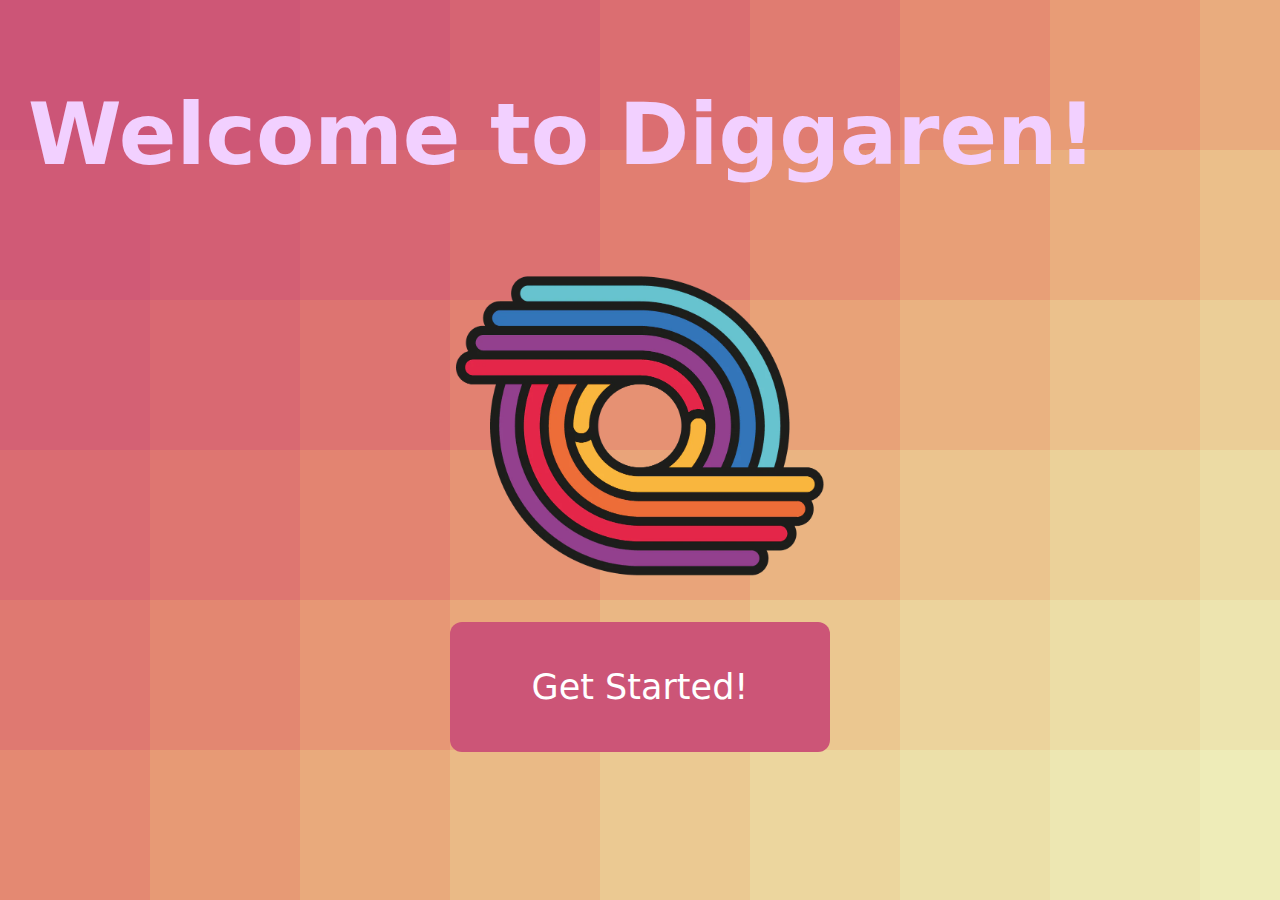
==== src/main/resources/static/index.html @ c42996d7 "flyttat nya frontendfiler" ====
<!DOCTYPE html>
<html lang="sv">
  <head>
    <meta charset="utf-8">
    <link href="static/style.css" rel="stylesheet">
    <title>Diggaren</title>
  </head>
  <body>
    <main>
        <div class="container">
            <header>
                <h1>Welcome to Diggaren!</h1>
            </header>
        </div>

        <div class="image1">
            <img src="views/be-with-records.v2.webp" alt="record">

        </div>

        <div id="button">
            <a href="home.html" class="button">Get Started!</a>
        </div>
    </main>
  </body>
</html>
---- src/main/resources/static/static/style.css ----
/*Startsida*/

body {
    background-color: #cc5577;
    background-image: url("data:image/svg+xml,%3Csvg xmlns='http://www.w3.org/2000/svg' width='100%25' height='100%25' viewBox='0 0 100 60'%3E%3Cg %3E%3Crect fill='%23cc5577' width='11' height='11'/%3E%3Crect fill='%23ce5776' x='10' width='11' height='11'/%3E%3Crect fill='%23d05a76' y='10' width='11' height='11'/%3E%3Crect fill='%23d15c75' x='20' width='11' height='11'/%3E%3Crect fill='%23d35f74' x='10' y='10' width='11' height='11'/%3E%3Crect fill='%23d46174' y='20' width='11' height='11'/%3E%3Crect fill='%23d66473' x='30' width='11' height='11'/%3E%3Crect fill='%23d76673' x='20' y='10' width='11' height='11'/%3E%3Crect fill='%23d96972' x='10' y='20' width='11' height='11'/%3E%3Crect fill='%23da6c72' y='30' width='11' height='11'/%3E%3Crect fill='%23db6e71' x='40' width='11' height='11'/%3E%3Crect fill='%23dc7171' x='30' y='10' width='11' height='11'/%3E%3Crect fill='%23dd7471' x='20' y='20' width='11' height='11'/%3E%3Crect fill='%23de7671' x='10' y='30' width='11' height='11'/%3E%3Crect fill='%23df7971' y='40' width='11' height='11'/%3E%3Crect fill='%23e07c71' x='50' width='11' height='11'/%3E%3Crect fill='%23e17e71' x='40' y='10' width='11' height='11'/%3E%3Crect fill='%23e28171' x='30' y='20' width='11' height='11'/%3E%3Crect fill='%23e38471' x='20' y='30' width='11' height='11'/%3E%3Crect fill='%23e38771' x='10' y='40' width='11' height='11'/%3E%3Crect fill='%23e48972' y='50' width='11' height='11'/%3E%3Crect fill='%23e58c72' x='60' width='11' height='11'/%3E%3Crect fill='%23e58f73' x='50' y='10' width='11' height='11'/%3E%3Crect fill='%23e69173' x='40' y='20' width='11' height='11'/%3E%3Crect fill='%23e69474' x='30' y='30' width='11' height='11'/%3E%3Crect fill='%23e79775' x='20' y='40' width='11' height='11'/%3E%3Crect fill='%23e79a75' x='10' y='50' width='11' height='11'/%3E%3Crect fill='%23e89c76' x='70' width='11' height='11'/%3E%3Crect fill='%23e89f77' x='60' y='10' width='11' height='11'/%3E%3Crect fill='%23e8a278' x='50' y='20' width='11' height='11'/%3E%3Crect fill='%23e9a47a' x='40' y='30' width='11' height='11'/%3E%3Crect fill='%23e9a77b' x='30' y='40' width='11' height='11'/%3E%3Crect fill='%23e9aa7c' x='20' y='50' width='11' height='11'/%3E%3Crect fill='%23e9ac7e' x='80' width='11' height='11'/%3E%3Crect fill='%23eaaf7f' x='70' y='10' width='11' height='11'/%3E%3Crect fill='%23eab281' x='60' y='20' width='11' height='11'/%3E%3Crect fill='%23eab482' x='50' y='30' width='11' height='11'/%3E%3Crect fill='%23eab784' x='40' y='40' width='11' height='11'/%3E%3Crect fill='%23eaba86' x='30' y='50' width='11' height='11'/%3E%3Crect fill='%23ebbc88' x='90' width='11' height='11'/%3E%3Crect fill='%23ebbf8a' x='80' y='10' width='11' height='11'/%3E%3Crect fill='%23ebc18c' x='70' y='20' width='11' height='11'/%3E%3Crect fill='%23ebc48e' x='60' y='30' width='11' height='11'/%3E%3Crect fill='%23ebc790' x='50' y='40' width='11' height='11'/%3E%3Crect fill='%23ebc992' x='40' y='50' width='11' height='11'/%3E%3Crect fill='%23ebcc94' x='90' y='10' width='11' height='11'/%3E%3Crect fill='%23ebce97' x='80' y='20' width='11' height='11'/%3E%3Crect fill='%23ebd199' x='70' y='30' width='11' height='11'/%3E%3Crect fill='%23ecd39c' x='60' y='40' width='11' height='11'/%3E%3Crect fill='%23ecd69e' x='50' y='50' width='11' height='11'/%3E%3Crect fill='%23ecd8a1' x='90' y='20' width='11' height='11'/%3E%3Crect fill='%23ecdba4' x='80' y='30' width='11' height='11'/%3E%3Crect fill='%23ecdda6' x='70' y='40' width='11' height='11'/%3E%3Crect fill='%23ece0a9' x='60' y='50' width='11' height='11'/%3E%3Crect fill='%23ede2ac' x='90' y='30' width='11' height='11'/%3E%3Crect fill='%23ede4af' x='80' y='40' width='11' height='11'/%3E%3Crect fill='%23ede7b2' x='70' y='50' width='11' height='11'/%3E%3Crect fill='%23ede9b5' x='90' y='40' width='11' height='11'/%3E%3Crect fill='%23eeecb8' x='80' y='50' width='11' height='11'/%3E%3Crect fill='%23EEB' x='90' y='50' width='11' height='11'/%3E%3C/g%3E%3C/svg%3E");
    background-attachment: fixed;
    background-size: cover;
}

.container{
    height: 200px;
    display: flex;
    align-items: center;
    justify-content: center;
    width: auto;
}

header > h1 {
    font-family:system-ui, -apple-system, BlinkMacSystemFont, 'Segoe UI', Roboto, Oxygen, Ubuntu, Cantarell, 'Open Sans', 'Helvetica Neue', sans-serif;
    font-size: 85px;
    color: rgb(242, 208, 255);
}

.image1 img{
    display: flex;
    margin-left: auto;
    margin-right: auto;
    align-items: center;
    justify-content: center;
    padding-bottom: 40px;
    margin-top: none;
    border: none;
    width: 30%;
    height: 30%;
}


.button {
    background-color: #cc5577;
    border-radius: 12px;
    color: white;
    padding: 15px 32px;
    text-align: center;
    text-decoration: none;
    display: flex;
    font-size: 35px;
    font-family:system-ui, -apple-system, BlinkMacSystemFont, 'Segoe UI', Roboto, Oxygen, Ubuntu, Cantarell, 'Open Sans', 'Helvetica Neue', sans-serif;
    transition-duration: 0.5s;
    align-items: center;
    justify-content: center;
    width: 25%;
    height: 100px;
    margin: auto;
    margin-bottom: 50px;
}

.button:hover {
    background-color: #ce758e; 
    color: white;
}


/*Hem-huvudmeny*/

header > h2 {
    background-color: #ffb8cc;
    padding: 50px;
    font-size: 35px;
    font-family: system-ui, -apple-system, BlinkMacSystemFont, 'Segoe UI', Roboto, Oxygen, Ubuntu, Cantarell, 'Open Sans', 'Helvetica Neue', sans-serif;
    color: white;
    margin: auto;
    border-radius: 10px;
}

/*Navigation*/

.sidenav {
    height: 100%;
    width: 200px;
    position: flex;
    margin-top: 10px;
    margin-right: 10px;
    top: 0;
    left: 0;
    background-color: rgb(255, 255, 255);
    padding-top: 20px;
    font-family: system-ui, -apple-system, BlinkMacSystemFont, 'Segoe UI', Roboto, Oxygen, Ubuntu, Cantarell, 'Open Sans', 'Helvetica Neue', sans-serif;
    border-radius: 10px;
    float: left;
}
  

.sidenav a {
    padding: 6px 8px 6px 16px;
    text-decoration: none;
    font-size: 20px;
    color: #000000;
    display: block;
    border: none;
    background: none;
    width:100%;
    text-align: left;
    cursor: pointer;
    outline: none;
}
  

.sidenav a:hover {
    color: #a1a1a1;
}

/*footer*/
footer{
    position: relative;
    margin-top: 10px;
    left: 0;
    bottom: 0;
    max-width: 100%;
    background-color: #ffb8cc;
    color: white;
    text-align: center;
    padding: 20px;
    border-radius: 10px;
    float: left;
}

/* radio knappar */

.radiobtns {
    float: left;
    display: grid;
    grid-gap: 10px;
    grid-template-columns: repeat(auto-fill, minmax(100px,1fr) minmax(200px,2fr));
    background-color: inherit;
    padding: 10px;
    margin: 10px;
    border-radius: 10px;
}

.radiobtns > button {
    background-color: #444;
    color: #fff;
    border-radius: 5px;
    padding: 20px;
    font-size: 150%;
}

.radiobtns, button:hover {
    background-color: #ff9ab6;
    color: white;
}

/*spotify ram*/

#spotifyframe{
    background-color: #ff9ab6;
    width: 50%;
    float: left;
    margin: 10px;
    padding: 20px;
    font-family: system-ui, -apple-system, BlinkMacSystemFont, 'Segoe UI', Roboto, Oxygen, Ubuntu, Cantarell, 'Open Sans', 'Helvetica Neue', sans-serif;
    font-weight: 700;
    border-style: solid;
    border-width: 2px;
    border-radius: 10px;
    box-shadow: 5px 10px 10px rgb(75, 75, 75);
}

/*API dokumentationssida*/

#api{ 
    display: flex;
    justify-content: center;
    align-items: center;
    background-color: white;
    margin-top: 10px;
    padding: 20px;
    font-family: system-ui, -apple-system, BlinkMacSystemFont, 'Segoe UI', Roboto, Oxygen, Ubuntu, Cantarell, 'Open Sans', 'Helvetica Neue', sans-serif;
    border-radius: 10px;
}

h3{
    color:#a1a1a1
}

img{
    border: 1px solid #ddd;
    border-radius: 4px;
    padding: 5px;
    width: 75%;
    height: 50%;

}

/*om oss*/

.Homeinfo{
    font-family: system-ui, -apple-system, BlinkMacSystemFont, 'Segoe UI', Roboto, Oxygen, Ubuntu, Cantarell, 'Open Sans', 'Helvetica Neue', sans-serif;
}

.card {
    background-color: white;
    box-shadow: 0 4px 8px 0 rgba(255, 255, 255, 0.2);
    transition: 0.3s;
    width: 300px;
    height: 400px;
    float: left;
    margin: 10px;

  }
  
  .card:hover {
    box-shadow: 0 8px 16px 0 rgba(0,0,0,0.2);
  }
  
  .container {
    display: block;
    margin: 10px;
    padding: 10px;
    font-family: system-ui, -apple-system, BlinkMacSystemFont, 'Segoe UI', Roboto, Oxygen, Ubuntu, Cantarell, 'Open Sans', 'Helvetica Neue', sans-serif;
    width: fit-content;
    padding: 10px;
    height: fit-content;
    font-weight: 500;
    float: left;
  }

 .card > img {
    border-radius: 5px 5px 0 0;
    object-fit: cover;
  }
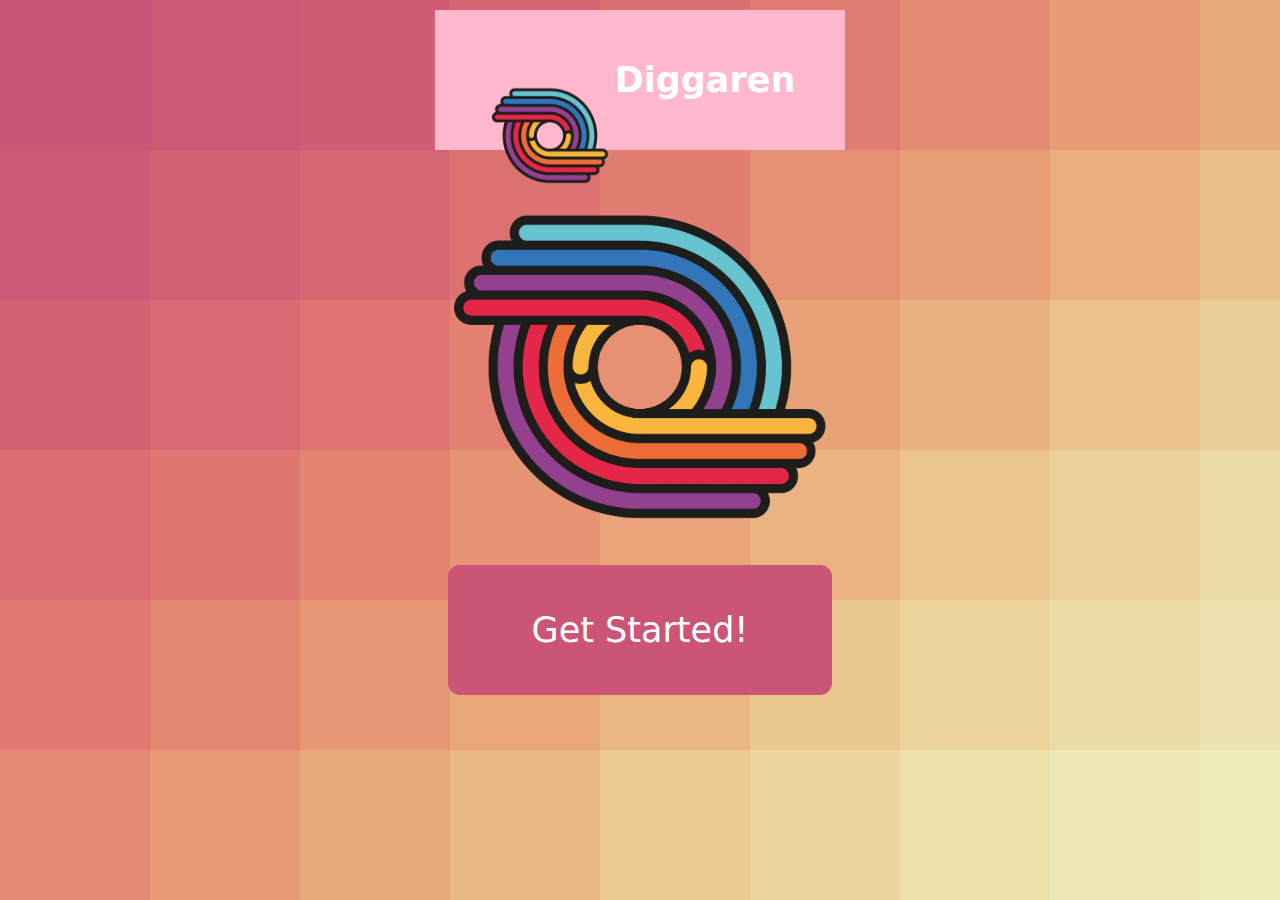
==== commit 549d7608: "tagit bort testklasser" ====
--- a/src/main/resources/static/index.html
+++ b/src/main/resources/static/index.html
@@ -9,7 +9,9 @@
     <main>
         <div class="container">
             <header>
-                <h1>Welcome to Diggaren!</h1>
+              <h2>Diggaren
+              <img id ="headerimg" src="views/be-with-records.v2.webp">
+              </h2> 
             </header>
         </div>
 
--- a/src/main/resources/static/static/style.css
+++ b/src/main/resources/static/static/style.css
@@ -5,6 +5,7 @@
     background-image: url("data:image/svg+xml,%3Csvg xmlns='http://www.w3.org/2000/svg' width='100%25' height='100%25' viewBox='0 0 100 60'%3E%3Cg %3E%3Crect fill='%23cc5577' width='11' height='11'/%3E%3Crect fill='%23ce5776' x='10' width='11' height='11'/%3E%3Crect fill='%23d05a76' y='10' width='11' height='11'/%3E%3Crect fill='%23d15c75' x='20' width='11' height='11'/%3E%3Crect fill='%23d35f74' x='10' y='10' width='11' height='11'/%3E%3Crect fill='%23d46174' y='20' width='11' height='11'/%3E%3Crect fill='%23d66473' x='30' width='11' height='11'/%3E%3Crect fill='%23d76673' x='20' y='10' width='11' height='11'/%3E%3Crect fill='%23d96972' x='10' y='20' width='11' height='11'/%3E%3Crect fill='%23da6c72' y='30' width='11' height='11'/%3E%3Crect fill='%23db6e71' x='40' width='11' height='11'/%3E%3Crect fill='%23dc7171' x='30' y='10' width='11' height='11'/%3E%3Crect fill='%23dd7471' x='20' y='20' width='11' height='11'/%3E%3Crect fill='%23de7671' x='10' y='30' width='11' height='11'/%3E%3Crect fill='%23df7971' y='40' width='11' height='11'/%3E%3Crect fill='%23e07c71' x='50' width='11' height='11'/%3E%3Crect fill='%23e17e71' x='40' y='10' width='11' height='11'/%3E%3Crect fill='%23e28171' x='30' y='20' width='11' height='11'/%3E%3Crect fill='%23e38471' x='20' y='30' width='11' height='11'/%3E%3Crect fill='%23e38771' x='10' y='40' width='11' height='11'/%3E%3Crect fill='%23e48972' y='50' width='11' height='11'/%3E%3Crect fill='%23e58c72' x='60' width='11' height='11'/%3E%3Crect fill='%23e58f73' x='50' y='10' width='11' height='11'/%3E%3Crect fill='%23e69173' x='40' y='20' width='11' height='11'/%3E%3Crect fill='%23e69474' x='30' y='30' width='11' height='11'/%3E%3Crect fill='%23e79775' x='20' y='40' width='11' height='11'/%3E%3Crect fill='%23e79a75' x='10' y='50' width='11' height='11'/%3E%3Crect fill='%23e89c76' x='70' width='11' height='11'/%3E%3Crect fill='%23e89f77' x='60' y='10' width='11' height='11'/%3E%3Crect fill='%23e8a278' x='50' y='20' width='11' height='11'/%3E%3Crect fill='%23e9a47a' x='40' y='30' width='11' height='11'/%3E%3Crect fill='%23e9a77b' x='30' y='40' width='11' height='11'/%3E%3Crect fill='%23e9aa7c' x='20' y='50' width='11' height='11'/%3E%3Crect fill='%23e9ac7e' x='80' width='11' height='11'/%3E%3Crect fill='%23eaaf7f' x='70' y='10' width='11' height='11'/%3E%3Crect fill='%23eab281' x='60' y='20' width='11' height='11'/%3E%3Crect fill='%23eab482' x='50' y='30' width='11' height='11'/%3E%3Crect fill='%23eab784' x='40' y='40' width='11' height='11'/%3E%3Crect fill='%23eaba86' x='30' y='50' width='11' height='11'/%3E%3Crect fill='%23ebbc88' x='90' width='11' height='11'/%3E%3Crect fill='%23ebbf8a' x='80' y='10' width='11' height='11'/%3E%3Crect fill='%23ebc18c' x='70' y='20' width='11' height='11'/%3E%3Crect fill='%23ebc48e' x='60' y='30' width='11' height='11'/%3E%3Crect fill='%23ebc790' x='50' y='40' width='11' height='11'/%3E%3Crect fill='%23ebc992' x='40' y='50' width='11' height='11'/%3E%3Crect fill='%23ebcc94' x='90' y='10' width='11' height='11'/%3E%3Crect fill='%23ebce97' x='80' y='20' width='11' height='11'/%3E%3Crect fill='%23ebd199' x='70' y='30' width='11' height='11'/%3E%3Crect fill='%23ecd39c' x='60' y='40' width='11' height='11'/%3E%3Crect fill='%23ecd69e' x='50' y='50' width='11' height='11'/%3E%3Crect fill='%23ecd8a1' x='90' y='20' width='11' height='11'/%3E%3Crect fill='%23ecdba4' x='80' y='30' width='11' height='11'/%3E%3Crect fill='%23ecdda6' x='70' y='40' width='11' height='11'/%3E%3Crect fill='%23ece0a9' x='60' y='50' width='11' height='11'/%3E%3Crect fill='%23ede2ac' x='90' y='30' width='11' height='11'/%3E%3Crect fill='%23ede4af' x='80' y='40' width='11' height='11'/%3E%3Crect fill='%23ede7b2' x='70' y='50' width='11' height='11'/%3E%3Crect fill='%23ede9b5' x='90' y='40' width='11' height='11'/%3E%3Crect fill='%23eeecb8' x='80' y='50' width='11' height='11'/%3E%3Crect fill='%23EEB' x='90' y='50' width='11' height='11'/%3E%3C/g%3E%3C/svg%3E");
     background-attachment: fixed;
     background-size: cover;
+    margin: 0px;
 }
 
 .container{
@@ -17,9 +18,22 @@
 
 header > h1 {
     font-family:system-ui, -apple-system, BlinkMacSystemFont, 'Segoe UI', Roboto, Oxygen, Ubuntu, Cantarell, 'Open Sans', 'Helvetica Neue', sans-serif;
-    font-size: 85px;
+    font-size: 200px;
     color: rgb(242, 208, 255);
 }
+
+main > header > h2{
+    color:#ffffff;
+    font-size: 100px;
+}
+
+#headerimg{
+    width: 120px;
+    float: left;
+    border: none;
+    margin-top: 20px;
+}
+
 
 .image1 img{
     display: flex;
@@ -69,7 +83,6 @@
     font-family: system-ui, -apple-system, BlinkMacSystemFont, 'Segoe UI', Roboto, Oxygen, Ubuntu, Cantarell, 'Open Sans', 'Helvetica Neue', sans-serif;
     color: white;
     margin: auto;
-    border-radius: 10px;
 }
 
 /*Navigation*/
@@ -80,6 +93,7 @@
     position: flex;
     margin-top: 10px;
     margin-right: 10px;
+    margin-left: 10px;
     top: 0;
     left: 0;
     background-color: rgb(255, 255, 255);
@@ -111,17 +125,20 @@
 
 /*footer*/
 footer{
+    background-color: #ffb8cc;
     position: relative;
-    margin-top: 10px;
-    left: 0;
+    float: left;
     bottom: 0;
-    max-width: 100%;
-    background-color: #ffb8cc;
-    color: white;
+    width: 100%;
+    height: 120px;
+    padding: 3px;
+    color: #FFF;
+    -webkit-box-sizing: border-box;
+    -moz-box-sizing: border-box;
+    box-sizing: border-box;
     text-align: center;
-    padding: 20px;
-    border-radius: 10px;
-    float: left;
+    font-size: xx-large;
+    font-family: system-ui, -apple-system, BlinkMacSystemFont, 'Segoe UI', Roboto, Oxygen, Ubuntu, Cantarell, 'Open Sans', 'Helvetica Neue', sans-serif;
 }
 
 /* radio knappar */
@@ -152,16 +169,13 @@
 
 /*spotify ram*/
 
-#spotifyframe{
-    background-color: #ff9ab6;
+#spotifyframe{ 
     width: 50%;
     float: left;
     margin: 10px;
     padding: 20px;
     font-family: system-ui, -apple-system, BlinkMacSystemFont, 'Segoe UI', Roboto, Oxygen, Ubuntu, Cantarell, 'Open Sans', 'Helvetica Neue', sans-serif;
     font-weight: 700;
-    border-style: solid;
-    border-width: 2px;
     border-radius: 10px;
     box-shadow: 5px 10px 10px rgb(75, 75, 75);
 }
@@ -174,6 +188,7 @@
     align-items: center;
     background-color: white;
     margin-top: 10px;
+    margin-bottom: 10px;
     padding: 20px;
     font-family: system-ui, -apple-system, BlinkMacSystemFont, 'Segoe UI', Roboto, Oxygen, Ubuntu, Cantarell, 'Open Sans', 'Helvetica Neue', sans-serif;
     border-radius: 10px;
@@ -196,42 +211,21 @@
 
 .Homeinfo{
     font-family: system-ui, -apple-system, BlinkMacSystemFont, 'Segoe UI', Roboto, Oxygen, Ubuntu, Cantarell, 'Open Sans', 'Helvetica Neue', sans-serif;
-}
-
-.card {
-    background-color: white;
-    box-shadow: 0 4px 8px 0 rgba(255, 255, 255, 0.2);
-    transition: 0.3s;
-    width: 300px;
-    height: 400px;
-    float: left;
+    background-color: #ff9ab6;;
     margin: 10px;
-
-  }
-  
-  .card:hover {
-    box-shadow: 0 8px 16px 0 rgba(0,0,0,0.2);
-  }
-  
-  .container {
-    display: block;
-    margin: 10px;
-    padding: 10px;
-    font-family: system-ui, -apple-system, BlinkMacSystemFont, 'Segoe UI', Roboto, Oxygen, Ubuntu, Cantarell, 'Open Sans', 'Helvetica Neue', sans-serif;
-    width: fit-content;
-    padding: 10px;
-    height: fit-content;
-    font-weight: 500;
-    float: left;
-  }
-
- .card > img {
-    border-radius: 5px 5px 0 0;
-    object-fit: cover;
-  }
-
-
-
-
-
-
+    padding: 40px;
+    float: left;
+    display: flex;
+    justify-content: center;
+    align-items: center;
+    width: 50%;
+    font-size: xx-large;
+    border-radius: 10px;
+}
+
+
+
+
+
+
+
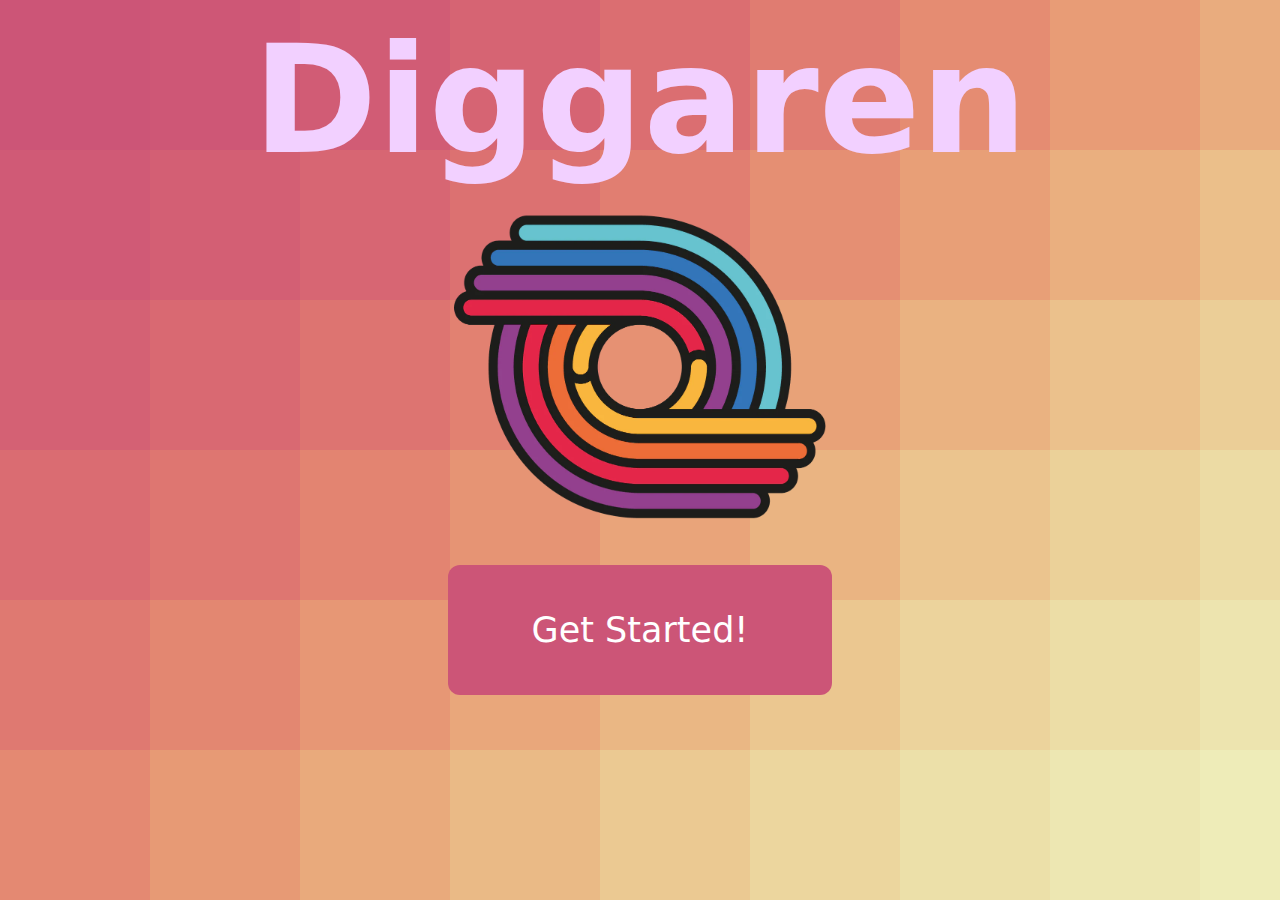
==== commit 83c8ce43: "slutgiltiga versionen" ====
--- a/src/main/resources/static/index.html
+++ b/src/main/resources/static/index.html
@@ -9,9 +9,7 @@
     <main>
         <div class="container">
             <header>
-              <h2>Diggaren
-              <img id ="headerimg" src="views/be-with-records.v2.webp">
-              </h2> 
+              <h1>Diggaren</h1> 
             </header>
         </div>
 
--- a/src/main/resources/static/static/style.css
+++ b/src/main/resources/static/static/style.css
@@ -18,8 +18,9 @@
 
 header > h1 {
     font-family:system-ui, -apple-system, BlinkMacSystemFont, 'Segoe UI', Roboto, Oxygen, Ubuntu, Cantarell, 'Open Sans', 'Helvetica Neue', sans-serif;
-    font-size: 200px;
+    font-size: 150px;
     color: rgb(242, 208, 255);
+    text-align: center;
 }
 
 main > header > h2{
